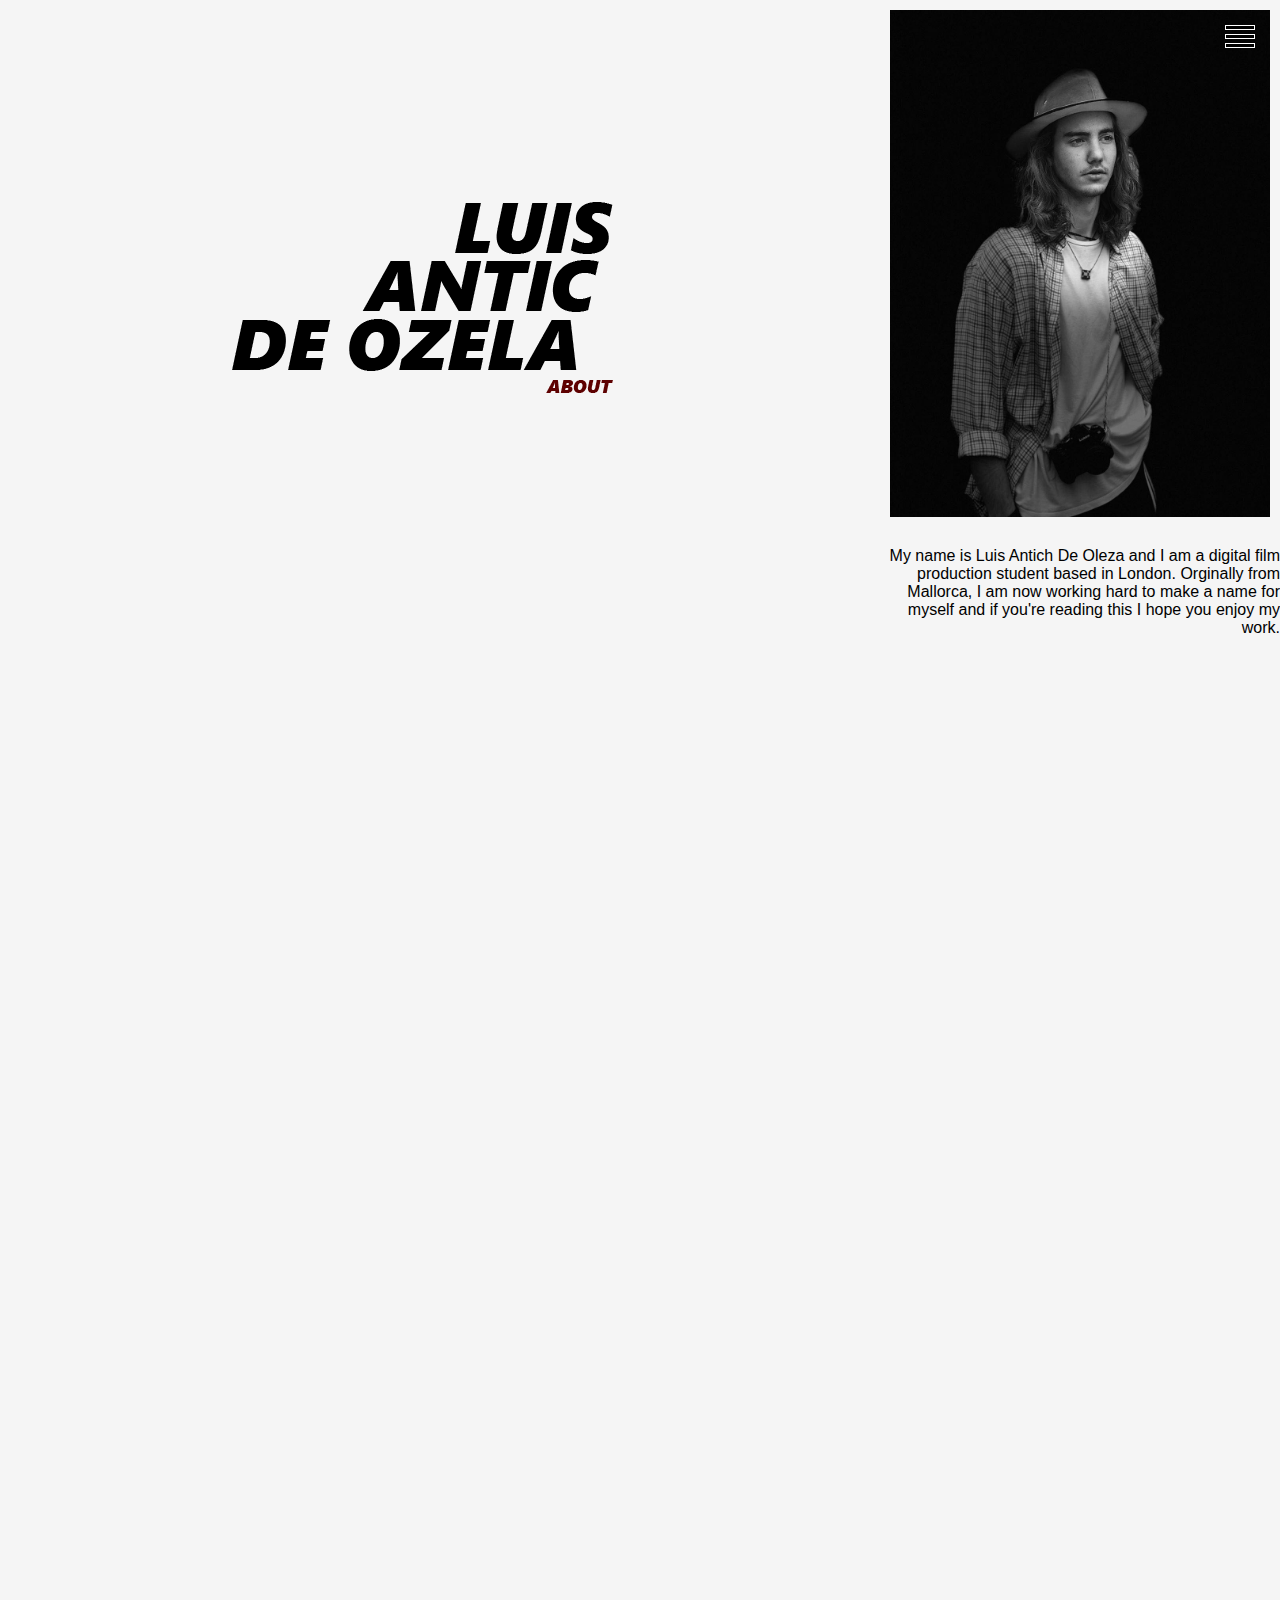
==== src/about.html @ 13dde645 "Updated" ====
<!DOCTYPE HTML>
<html>
<head>
  <meta charset="utf-8">
  <title>luisnantich</title>
  <meta name="viewport" content="width=device-width, initial-scale=1">
  <!-- meta tag to make page responsive -->
  <link type="text/css" rel="stylesheet" href="sass/input.css">
  <link rel="stylesheet" href="sass/fonts\fonts.css">
  <!-- call css file -->
</head>

<body>
  <div class="wrapper">
    <div class="col-1">
      <!-- creating side logo with grid system -->
      <div class="film_reel">
        <a href="index.html" img src="images/film_reel.png" width=100%></a>
      </div>
    </div>
    
    <div class="main_background col-11">
      <div class="main_content col-md-8">
        <div class="main_section">
          <!-- make burger menu -->
          <div class="menu">
            <div class="menu_element"></div>
            <div class="menu_element"></div>
            <div class="menu_element"></div>
          </div>
          <div class="title">
            <img src="images/title_about.png">
          </div>
        </div>
      </div>
      
      <div class="right_content col-md-4">        
        <div class="right_section_white">
          <div class="side_preview">
            <div class="profile">
            <a href="https://www.instagram.com/luisantich/?fbclid=IwAR3bKXy7cKNNwGjYspQUvCDSrkb8SxrPquOPCiJwrz8KYZofmKbhgTu1qYE"> 
              <img src="images/profile.jpg"></a>
              <p>My name is Luis Antich De Oleza and I am a digital film production student based in London. Orginally from Mallorca, I am now working hard to make a name for myself and if you're reading this I hope you enjoy my work.</p>
            </div>
          </div>
          </div>
        </div>
      </div>
    </div>
    
    <!-- overlay -->
    <div class="nav" id="nav">
      <!-- navigation overlay content -->
      <ul class="nav_overlay-ul">
        <li class="nav_item"><a href="about.html" class="nav_link">About</a></li>
        <li class="nav_item"><a href="work.html" class="nav_link">Work</a></li>
        <li class="nav_item"><a href="contact.html" class="nav_link">Contact</a></li>
        <div class="social">
          <ul class="social-ul">
            <li><a href="https://www.facebook.com/profile.php?id=1836191100" class="nav_social">Facebook</a></li>
            <li><a href="https://www.instagram.com/luisantich/?fbclid=IwAR3bKXy7cKNNwGjYspQUvCDSrkb8SxrPquOPCiJwrz8KYZofmKbhgTu1qYE" class="nav_social">Instagram</a></li>
          </ul>
        </div>
      </ul>
    </nav>
  </div>
</div>
<div class="right_content col-md-4">
</div>
</div>

</div>
<script type="text/javascript" src="C:\Users\Evan\Documents\GitHub\luisantich\src\js\main.js"></script>
<!-- call js file -->
</body>
</html>
---- src/sass/input.css ----
body {
  min-height: 100vh;
  background-color: #F5F5F5;
  font-family: "Segoe UI", Tahoma, Geneva, Verdana, sans-serif;
  margin: 0px;
}

* {
  -webkit-box-sizing: border-box;
          box-sizing: border-box;
}

[class*="col-"] {
  float: left;
  height: 100vh;
}

[class*="col-md-"] {
  width: 100%;
}

.row {
  content: "";
  clear: both;
  display: block;
}

.wrapper:after,
.row::after {
  content: "";
  clear: both;
  display: table;
}

.wrapper {
  width: 100%;
  display: table;
  margin: 0 auto;
  float: left;
}

.col-1 {
  width: 8.33333%;
}

.col-2 {
  width: 16.66667%;
}

.col-3 {
  width: 25%;
}

.col-4 {
  width: 33.33333%;
}

.col-5 {
  width: 41.66667%;
}

.col-6 {
  width: 50%;
}

.col-7 {
  width: 58.33333%;
}

.col-8 {
  width: 66.66667%;
}

.col-9 {
  width: 75%;
}

.col-10 {
  width: 83.33333%;
}

.col-11 {
  width: 91.66667%;
}

.col-12 {
  width: 100%;
}

.offset1 {
  margin-left: 8.33333%;
}

.offset2 {
  margin-left: 16.66667%;
}

.offset3 {
  margin-left: 25%;
}

.offset4 {
  margin-left: 33.33333%;
}

.offset5 {
  margin-left: 41.66667%;
}

.offset6 {
  margin-left: 50%;
}

.offset7 {
  margin-left: 58.33333%;
}

.offset8 {
  margin-left: 66.66667%;
}

.offset9 {
  margin-left: 75%;
}

.offset10 {
  margin-left: 83.33333%;
}

.offset11 {
  margin-left: 91.66667%;
}

.offset12 {
  margin-left: 100%;
}

.main_section {
  clear: both;
  background-color: #F5F5F5;
  position: relative;
  min-height: 90vh;
  text-align: center;
  padding-top: 25%;
}

.right_section_white {
  clear: both;
  background-color: #F5F5F5;
}

.right_section_white p {
  width: 400px;
}

.right_section_black {
  clear: both;
  background-color: #1f2225;
}

.right_section_black p {
  width: 400px;
}

.side_preview {
  text-align: center;
}

.side_preview img {
  width: 100%;
  padding: 10px;
  bottom: 0;
  right: 0;
  height: auto;
}

.image_content {
  width: 100%;
  padding: 30px;
  bottom: 0;
  height: auto;
}

.work_content-ul {
  text-align: center;
}

.menu {
  position: fixed;
  z-index: 10;
  right: 25px;
  top: 25px;
  cursor: pointer;
}

.menu_element {
  width: 30px;
  height: 5px;
  margin: 0 0 4px 0;
  background: black;
  border: 0.2px solid white;
}

.img_overlay {
  width: 100vw;
  height: 100vw;
  display: none;
}

.nav {
  width: 100vw;
  height: 100vh;
  background-color: black;
  opacity: 0.85;
  position: fixed;
  top: 0;
  display: none;
}

.nav--active {
  display: block;
}

.nav_overlay-ul {
  float: left;
  height: 100%;
  overflow: hidden;
  margin: 0;
  padding: 0;
  list-style-type: none;
}

.nav_link {
  display: inline-block;
  position: relative;
  font-size: 30px;
  padding: 15px 0;
  color: white;
  text-decoration: none;
}

.nav_social {
  display: inline-block;
  position: relative;
  font-size: 30px;
  padding: 15px 0;
  color: white;
  text-decoration: none;
}

.film_reel {
  width: 100%;
}

.work_content-ul {
  text-decoration: none;
}

.title {
  padding: 0;
  margin: 0 auto;
  position: relative;
}

.profile {
  text-align: right;
  float: right;
}

/* Desktop */
@media (min-width: 960px) {
  .col-md-1 {
    width: 8.33333%;
  }
  .col-md-2 {
    width: 16.66667%;
  }
  .col-md-3 {
    width: 25%;
  }
  .col-md-4 {
    width: 33.33333%;
  }
  .col-md-5 {
    width: 41.66667%;
  }
  .col-md-6 {
    width: 50%;
  }
  .col-md-7 {
    width: 58.33333%;
  }
  .col-md-8 {
    width: 66.66667%;
  }
  .col-md-9 {
    width: 75%;
  }
  .col-md-10 {
    width: 83.33333%;
  }
  .col-md-11 {
    width: 91.66667%;
  }
  .col-md-12 {
    width: 100%;
  }
  .offset-md-1 {
    margin-left: 8.33333%;
  }
  .offset-md-2 {
    margin-left: 16.66667%;
  }
  .offset-md-3 {
    margin-left: 25%;
  }
  .offset-md-4 {
    margin-left: 33.33333%;
  }
  .offset-md-5 {
    margin-left: 41.66667%;
  }
  .offset-md-6 {
    margin-left: 50%;
  }
  .offset-md-7 {
    margin-left: 58.33333%;
  }
  .offset-md-8 {
    margin-left: 66.66667%;
  }
  .offset-md-9 {
    margin-left: 75%;
  }
  .offset-md-10 {
    margin-left: 83.33333%;
  }
  .offset-md-11 {
    margin-left: 91.66667%;
  }
  .offset-md-12 {
    margin-left: 100%;
  }
  .main_background {
    background-color: #F5F5F5;
  }
  .main_section {
    clear: both;
    background-color: #F5F5F5;
    min-height: 100vh;
    text-align: center;
    padding-top: 25%;
    top: 0;
    left: 0;
  }
  .right_section_white {
    background-color: #F5F5F5;
  }
  .right_section_white p {
    width: 400px;
  }
  .right_section_black {
    background-color: #1f2225;
  }
  .right_section_black p {
    width: 400px;
  }
  .title {
    padding: 0;
    margin: 0 auto;
    position: fixed;
  }
}
/*# sourceMappingURL=input.css.map */
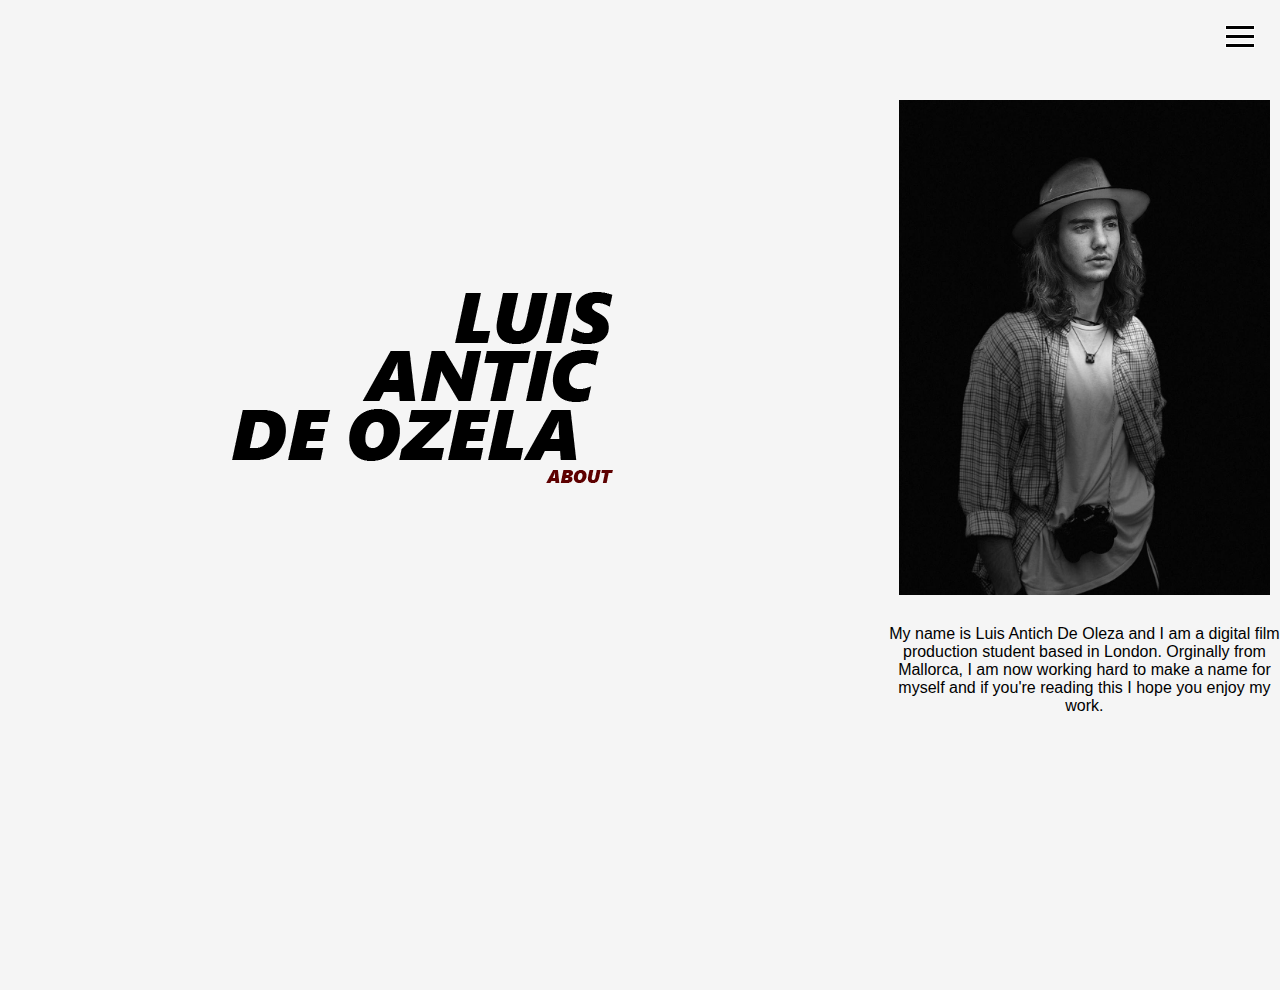
==== commit 4e63dd5f: "img-preview-layout" ====
--- a/src/about.html
+++ b/src/about.html
@@ -5,8 +5,8 @@
   <title>luisnantich</title>
   <meta name="viewport" content="width=device-width, initial-scale=1">
   <!-- meta tag to make page responsive -->
-  <link type="text/css" rel="stylesheet" href="sass/input.css">
-  <link rel="stylesheet" href="sass/fonts\fonts.css">
+  <link rel="stylesheet" type="text/css" href="sass/input.css">
+  <link rel="stylesheet" href="css/fonts/fonts.css">
   <!-- call css file -->
 </head>
 
@@ -40,7 +40,9 @@
             <div class="profile">
             <a href="https://www.instagram.com/luisantich/?fbclid=IwAR3bKXy7cKNNwGjYspQUvCDSrkb8SxrPquOPCiJwrz8KYZofmKbhgTu1qYE"> 
               <img src="images/profile.jpg"></a>
+            <div class="profile-text">
               <p>My name is Luis Antich De Oleza and I am a digital film production student based in London. Orginally from Mallorca, I am now working hard to make a name for myself and if you're reading this I hope you enjoy my work.</p>
+            </div>
             </div>
           </div>
           </div>
@@ -49,7 +51,7 @@
     </div>
     
     <!-- overlay -->
-    <div class="nav" id="nav">
+    <div class="nav" id="nav" onclick=toggleNav()>
       <!-- navigation overlay content -->
       <ul class="nav_overlay-ul">
         <li class="nav_item"><a href="about.html" class="nav_link">About</a></li>
@@ -65,8 +67,6 @@
     </nav>
   </div>
 </div>
-<div class="right_content col-md-4">
-</div>
 </div>
 
 </div>
--- a/src/sass/input.css
+++ b/src/sass/input.css
@@ -2,20 +2,19 @@
   min-height: 100vh;
   background-color: #F5F5F5;
   font-family: "Segoe UI", Tahoma, Geneva, Verdana, sans-serif;
-  margin: 0px;
+  margin: 0;
 }
 
 * {
-  -webkit-box-sizing: border-box;
-          box-sizing: border-box;
-}
-
-[class*="col-"] {
+  box-sizing: border-box;
+}
+
+[class*=col-] {
   float: left;
   height: 100vh;
 }
 
-[class*="col-md-"] {
+[class*=col-md-] {
   width: 100%;
 }
 
@@ -40,11 +39,11 @@
 }
 
 .col-1 {
-  width: 8.33333%;
+  width: 8.3333333333%;
 }
 
 .col-2 {
-  width: 16.66667%;
+  width: 16.6666666667%;
 }
 
 .col-3 {
@@ -52,11 +51,11 @@
 }
 
 .col-4 {
-  width: 33.33333%;
+  width: 33.3333333333%;
 }
 
 .col-5 {
-  width: 41.66667%;
+  width: 41.6666666667%;
 }
 
 .col-6 {
@@ -64,11 +63,11 @@
 }
 
 .col-7 {
-  width: 58.33333%;
+  width: 58.3333333333%;
 }
 
 .col-8 {
-  width: 66.66667%;
+  width: 66.6666666667%;
 }
 
 .col-9 {
@@ -76,11 +75,11 @@
 }
 
 .col-10 {
-  width: 83.33333%;
+  width: 83.3333333333%;
 }
 
 .col-11 {
-  width: 91.66667%;
+  width: 91.6666666667%;
 }
 
 .col-12 {
@@ -88,11 +87,11 @@
 }
 
 .offset1 {
-  margin-left: 8.33333%;
+  margin-left: 8.3333333333%;
 }
 
 .offset2 {
-  margin-left: 16.66667%;
+  margin-left: 16.6666666667%;
 }
 
 .offset3 {
@@ -100,11 +99,11 @@
 }
 
 .offset4 {
-  margin-left: 33.33333%;
+  margin-left: 33.3333333333%;
 }
 
 .offset5 {
-  margin-left: 41.66667%;
+  margin-left: 41.6666666667%;
 }
 
 .offset6 {
@@ -112,11 +111,11 @@
 }
 
 .offset7 {
-  margin-left: 58.33333%;
+  margin-left: 58.3333333333%;
 }
 
 .offset8 {
-  margin-left: 66.66667%;
+  margin-left: 66.6666666667%;
 }
 
 .offset9 {
@@ -124,11 +123,11 @@
 }
 
 .offset10 {
-  margin-left: 83.33333%;
+  margin-left: 83.3333333333%;
 }
 
 .offset11 {
-  margin-left: 91.66667%;
+  margin-left: 91.6666666667%;
 }
 
 .offset12 {
@@ -149,23 +148,14 @@
   background-color: #F5F5F5;
 }
 
-.right_section_white p {
-  width: 400px;
-}
-
 .right_section_black {
   clear: both;
   background-color: #1f2225;
 }
 
-.right_section_black p {
-  width: 400px;
-}
-
 .side_preview {
   text-align: center;
 }
-
 .side_preview img {
   width: 100%;
   padding: 10px;
@@ -174,11 +164,19 @@
   height: auto;
 }
 
-.image_content {
-  width: 100%;
-  padding: 30px;
+.img_content {
+  width: 100%;
+  height: auto;
+}
+
+.main_content {
+  width: 100vw;
+  height: 400px;
+  padding-top: 10vh;
   bottom: 0;
-  height: auto;
+  margin: 0 auto;
+  float: left;
+  overflow: none;
 }
 
 .work_content-ul {
@@ -187,12 +185,10 @@
 
 .menu {
   position: fixed;
-  z-index: 10;
   right: 25px;
   top: 25px;
   cursor: pointer;
 }
-
 .menu_element {
   width: 30px;
   height: 5px;
@@ -216,11 +212,6 @@
   top: 0;
   display: none;
 }
-
-.nav--active {
-  display: block;
-}
-
 .nav_overlay-ul {
   float: left;
   height: 100%;
@@ -229,18 +220,14 @@
   padding: 0;
   list-style-type: none;
 }
-
 .nav_link {
-  display: inline-block;
   position: relative;
   font-size: 30px;
   padding: 15px 0;
   color: white;
   text-decoration: none;
 }
-
 .nav_social {
-  display: inline-block;
   position: relative;
   font-size: 30px;
   padding: 15px 0;
@@ -264,86 +251,124 @@
 
 .profile {
   text-align: right;
+}
+
+.profile-text {
+  width: 100%;
+}
+
+.exit {
+  font-size: 30px;
+  color: white;
   float: right;
+}
+
+.form {
+  width: 100%;
 }
 
 /* Desktop */
 @media (min-width: 960px) {
   .col-md-1 {
-    width: 8.33333%;
-  }
+    width: 8.3333333333%;
+  }
+
   .col-md-2 {
-    width: 16.66667%;
-  }
+    width: 16.6666666667%;
+  }
+
   .col-md-3 {
     width: 25%;
   }
+
   .col-md-4 {
-    width: 33.33333%;
-  }
+    width: 33.3333333333%;
+  }
+
   .col-md-5 {
-    width: 41.66667%;
-  }
+    width: 41.6666666667%;
+  }
+
   .col-md-6 {
     width: 50%;
   }
+
   .col-md-7 {
-    width: 58.33333%;
-  }
+    width: 58.3333333333%;
+  }
+
   .col-md-8 {
-    width: 66.66667%;
-  }
+    width: 66.6666666667%;
+  }
+
   .col-md-9 {
     width: 75%;
   }
+
   .col-md-10 {
-    width: 83.33333%;
-  }
+    width: 83.3333333333%;
+  }
+
   .col-md-11 {
-    width: 91.66667%;
-  }
+    width: 91.6666666667%;
+  }
+
   .col-md-12 {
     width: 100%;
   }
+
   .offset-md-1 {
-    margin-left: 8.33333%;
-  }
+    margin-left: 8.3333333333%;
+  }
+
   .offset-md-2 {
-    margin-left: 16.66667%;
-  }
+    margin-left: 16.6666666667%;
+  }
+
   .offset-md-3 {
     margin-left: 25%;
   }
+
   .offset-md-4 {
-    margin-left: 33.33333%;
-  }
+    margin-left: 33.3333333333%;
+  }
+
   .offset-md-5 {
-    margin-left: 41.66667%;
-  }
+    margin-left: 41.6666666667%;
+  }
+
   .offset-md-6 {
     margin-left: 50%;
   }
+
   .offset-md-7 {
-    margin-left: 58.33333%;
-  }
+    margin-left: 58.3333333333%;
+  }
+
   .offset-md-8 {
-    margin-left: 66.66667%;
-  }
+    margin-left: 66.6666666667%;
+  }
+
   .offset-md-9 {
     margin-left: 75%;
   }
+
   .offset-md-10 {
-    margin-left: 83.33333%;
-  }
+    margin-left: 83.3333333333%;
+  }
+
   .offset-md-11 {
-    margin-left: 91.66667%;
-  }
+    margin-left: 91.6666666667%;
+  }
+
   .offset-md-12 {
     margin-left: 100%;
   }
+
   .main_background {
     background-color: #F5F5F5;
   }
+
   .main_section {
     clear: both;
     background-color: #F5F5F5;
@@ -353,22 +378,30 @@
     top: 0;
     left: 0;
   }
+
   .right_section_white {
     background-color: #F5F5F5;
   }
-  .right_section_white p {
-    width: 400px;
-  }
+
   .right_section_black {
     background-color: #1f2225;
   }
-  .right_section_black p {
-    width: 400px;
-  }
+
+  .profile {
+    width: 100%;
+    padding-top: 10vh;
+  }
+
+  .profile-text {
+    text-align: center;
+    width: 100%;
+  }
+
   .title {
     padding: 0;
     margin: 0 auto;
     position: fixed;
   }
 }
-/*# sourceMappingURL=input.css.map */+
+/*# sourceMappingURL=input.css.map */
